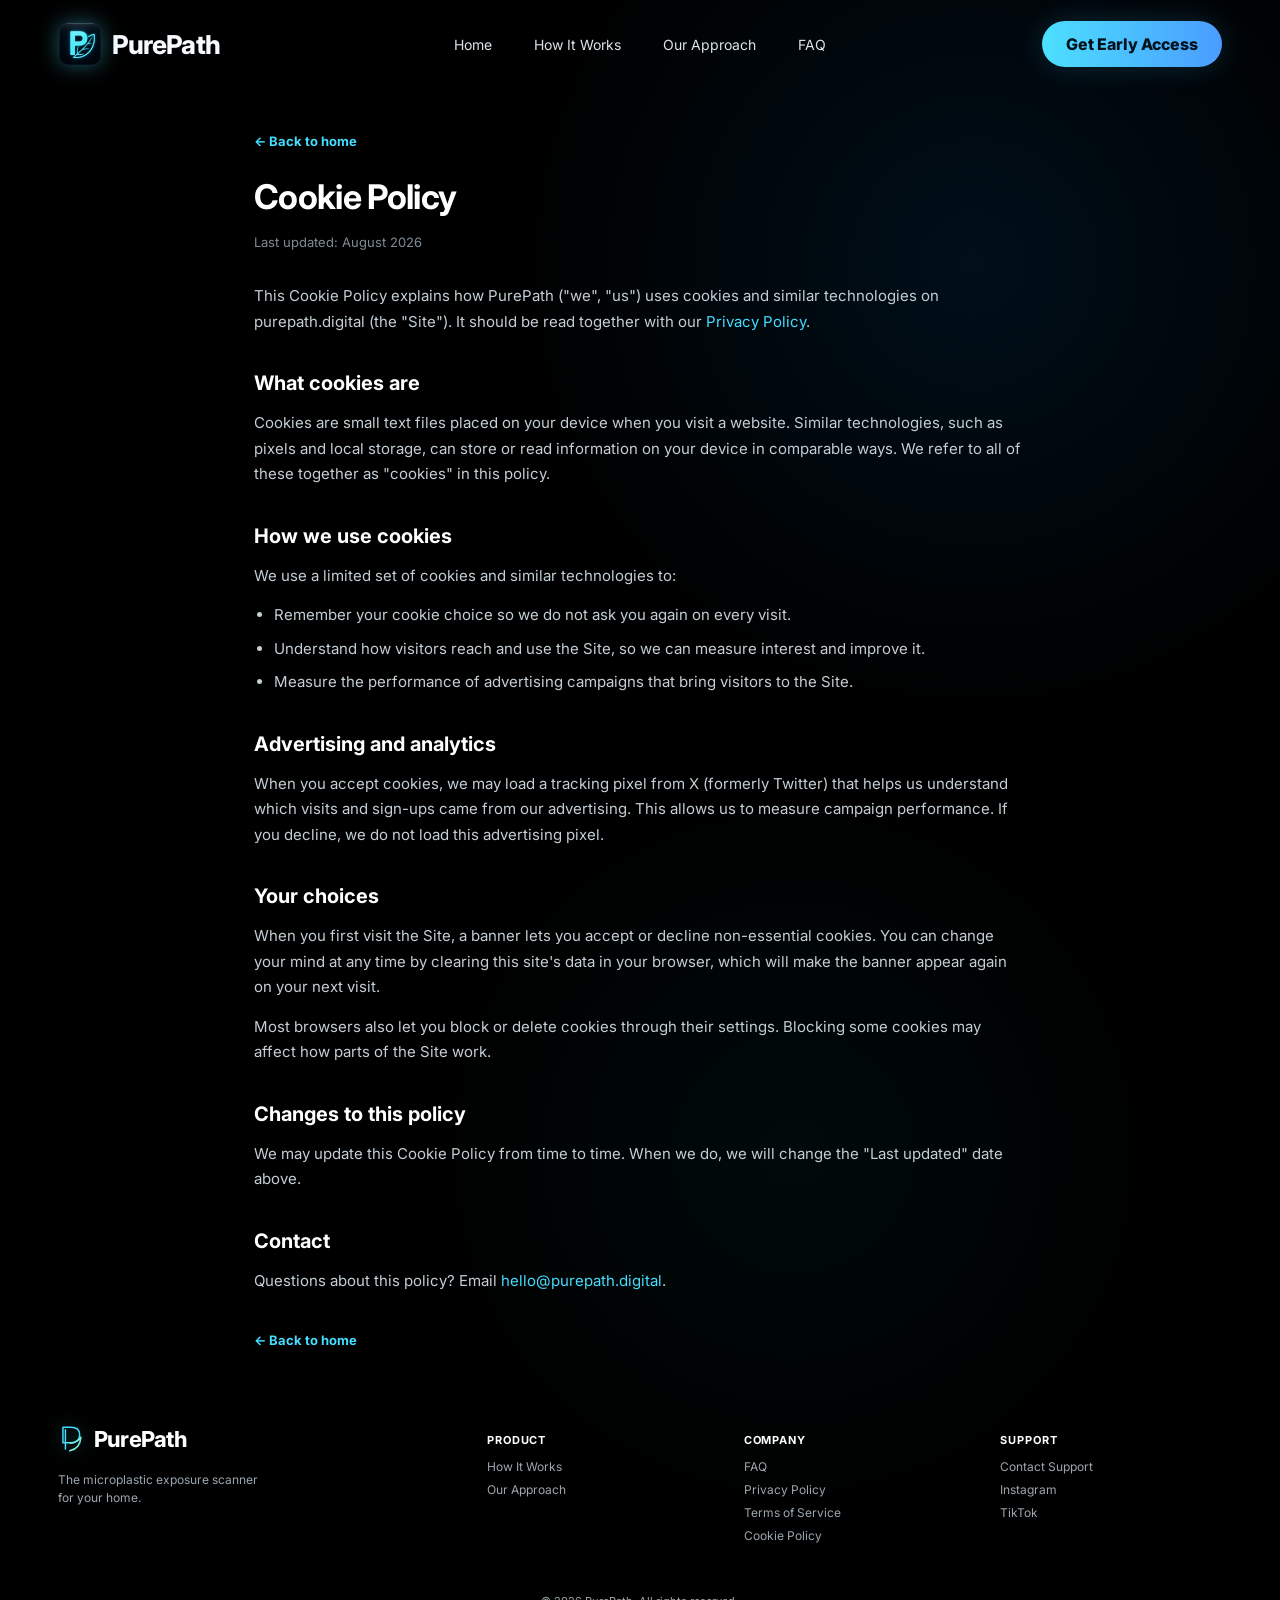
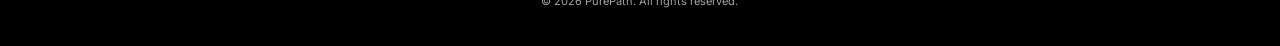
==== cookie-policy.html @ 922d85f5 "Add cookie policy page" ====
<!doctype html>
<html lang="en">
<head>
  <meta charset="utf-8" />
  <meta name="viewport" content="width=device-width, initial-scale=1" />
  <link rel="icon" type="image/png" href="/Favicon%20PP.png">
  <title>PurePath — Cookie Policy</title>
  <meta name="description" content="How PurePath uses cookies and similar technologies on purepath.digital." />
  <link rel="canonical" href="https://www.purepath.digital/cookie-policy.html" />
  <link rel="stylesheet" href="preview.css" />
  <link rel="preconnect" href="https://fonts.googleapis.com" />
  <link rel="preconnect" href="https://fonts.gstatic.com" crossorigin />
  <link href="https://fonts.googleapis.com/css2?family=Inter:wght@300;400;500;600;700;800;900&display=swap" rel="stylesheet" />
<style>
.policy-wrap{max-width:820px;margin:0 auto;padding:20px 24px 70px;color:#c4ced5;font-size:15px;line-height:1.7}
.policy-wrap h1{font-size:34px;letter-spacing:-.02em;margin:14px 0 6px;color:#fff}
.policy-wrap .updated{color:#7f8b94;font-size:13px;margin:0 0 30px}
.policy-wrap h2{color:#fff;font-size:20px;margin:32px 0 10px}
.policy-wrap p{margin:0 0 14px}
.policy-wrap ul{margin:0 0 14px;padding-left:20px}
.policy-wrap li{margin:0 0 8px}
.policy-wrap a{color:var(--cyan)}
.policy-back{display:inline-flex;align-items:center;gap:8px;color:var(--cyan);font-size:13px;font-weight:700;margin:22px 0 0}
</style>
</head>
<body>
  <div class="page-shell" id="top">
    <header class="site-header">
      <a class="brand" href="index.html" aria-label="PurePath home">
        <span class="brand-mark" aria-hidden="true" style="width:44px;height:44px">
          <img src="logo-badge.png" alt="" style="width:100%;height:100%;object-fit:contain;filter:drop-shadow(0 0 10px rgba(67,221,255,.4))" />
        </span>
        <span class="brand-name">PurePath</span>
      </a>
      <nav class="desktop-nav" aria-label="Primary navigation">
        <a href="index.html">Home</a>
        <a href="index.html#how">How It Works</a>
        <a href="index.html#science">Our Approach</a>
        <a href="faq.html">FAQ</a>
      </nav>
      <a class="pill-button header-cta" href="index.html#early-access">Get Early Access</a>
    </header>

    <main>
      <div class="policy-wrap">
        <a class="policy-back" href="index.html">&larr; Back to home</a>
        <h1>Cookie Policy</h1>
        <p class="updated">Last updated: August 2026</p>

        <p>This Cookie Policy explains how PurePath ("we", "us") uses cookies and similar technologies on purepath.digital (the "Site"). It should be read together with our <a href="privacy-policy.html">Privacy Policy</a>.</p>

        <h2>What cookies are</h2>
        <p>Cookies are small text files placed on your device when you visit a website. Similar technologies, such as pixels and local storage, can store or read information on your device in comparable ways. We refer to all of these together as "cookies" in this policy.</p>

        <h2>How we use cookies</h2>
        <p>We use a limited set of cookies and similar technologies to:</p>
        <ul>
          <li>Remember your cookie choice so we do not ask you again on every visit.</li>
          <li>Understand how visitors reach and use the Site, so we can measure interest and improve it.</li>
          <li>Measure the performance of advertising campaigns that bring visitors to the Site.</li>
        </ul>

        <h2>Advertising and analytics</h2>
        <p>When you accept cookies, we may load a tracking pixel from X (formerly Twitter) that helps us understand which visits and sign-ups came from our advertising. This allows us to measure campaign performance. If you decline, we do not load this advertising pixel.</p>

        <h2>Your choices</h2>
        <p>When you first visit the Site, a banner lets you accept or decline non-essential cookies. You can change your mind at any time by clearing this site's data in your browser, which will make the banner appear again on your next visit.</p>
        <p>Most browsers also let you block or delete cookies through their settings. Blocking some cookies may affect how parts of the Site work.</p>

        <h2>Changes to this policy</h2>
        <p>We may update this Cookie Policy from time to time. When we do, we will change the "Last updated" date above.</p>

        <h2>Contact</h2>
        <p>Questions about this policy? Email <a href="mailto:hello@purepath.digital">hello@purepath.digital</a>.</p>

        <a class="policy-back" href="index.html">&larr; Back to home</a>
      </div>
    </main>

    <footer class="site-footer">
      <div class="footer-brand"><div class="brand"><span class="brand-mark"><svg viewBox="0 0 42 48"><path d="M8 5h13c9 0 14 4 14 12 0 8-5 13-15 13H8V5Z"/><path d="M12 9v31"/><path d="M20 31c7 0 13-4 17-10-1 12-7 20-18 22" class="leaf"/></svg></span><span class="brand-name">PurePath</span></div><p>The microplastic exposure scanner<br>for your home.</p></div>
      <div><h4>PRODUCT</h4><a href="index.html#how">How It Works</a><a href="index.html#science">Our Approach</a></div>
      <div><h4>COMPANY</h4><a href="faq.html">FAQ</a><a href="privacy-policy.html">Privacy Policy</a><a href="terms-of-service.html">Terms of Service</a><a href="cookie-policy.html">Cookie Policy</a></div>
      <div><h4>SUPPORT</h4><a href="mailto:hello@purepath.digital">Contact Support</a><a href="#">Instagram</a><a href="#">TikTok</a></div>
      <div class="copyright">© 2026 PurePath. All rights reserved.</div>
    </footer>
  </div>
</body>
</html>
---- preview.css ----
:root{--bg:#010406;--panel:#07131c;--panel2:#091820;--cyan:#43ddff;--blue:#3b8dff;--text:#f7fbff;--muted:#98a3ad;--line:rgba(67,221,255,.36)}
*{box-sizing:border-box}html{scroll-behavior:smooth}body{margin:0;background:radial-gradient(circle at 76% 16%,rgba(0,148,255,.10),transparent 27%),radial-gradient(circle at 62% 70%,rgba(0,236,255,.045),transparent 26%),#000;color:var(--text);font-family:Inter,ui-sans-serif,system-ui,-apple-system,BlinkMacSystemFont,"Segoe UI",sans-serif;-webkit-font-smoothing:antialiased}a{color:inherit;text-decoration:none}button,input{font:inherit}.page-shell{width:min(1460px,100%);margin:auto;overflow:hidden}.site-header{height:88px;padding:0 58px;display:grid;grid-template-columns:1fr auto 1fr;align-items:center;position:relative;z-index:10}.brand{display:inline-flex;align-items:center;gap:10px;width:max-content}.brand-mark{width:31px;height:38px;display:block}.brand-mark svg{width:100%;height:100%;fill:none;stroke:var(--cyan);stroke-width:2.4;stroke-linejoin:round;stroke-linecap:round;filter:drop-shadow(0 0 8px rgba(67,221,255,.35))}.brand-mark .leaf{stroke:#7cf0da}.brand-name{font-size:26px;font-weight:760;letter-spacing:-.035em}.desktop-nav{display:flex;gap:42px;font-size:14px;color:#dce4e9}.desktop-nav a:hover,.desktop-nav .active{color:var(--cyan)}.header-cta{justify-self:end}.pill-button,.email-form button{border:0;background:linear-gradient(90deg,#4ce0ff,#4a9cff);color:#00131d;font-weight:800;border-radius:999px;padding:13px 24px;cursor:pointer;box-shadow:0 0 28px rgba(61,193,255,.18)}.section-grid{display:grid;grid-template-columns:1fr 1fr}.hero{min-height:770px;padding:38px 58px 34px;align-items:center}.hero-copy{max-width:585px;z-index:3}.eyebrow-pill{display:inline-flex;align-items:center;border:1px solid rgba(67,221,255,.68);border-radius:999px;padding:7px 15px;color:var(--cyan);font-size:11px;font-weight:800;letter-spacing:.18em}.hero h1{font-size:61px;line-height:1.02;letter-spacing:-.055em;margin:20px 0 24px;max-width:585px}.hero h1 span{background:linear-gradient(90deg,#3fddff,#3e9dff);-webkit-background-clip:text;background-clip:text;color:transparent}.hero-sub{font-size:19px;line-height:1.55;color:#b5bdc5;max-width:520px;margin:0 0 28px}.mini-flow{display:flex;align-items:flex-start;gap:0;margin:30px 0 28px}.mini-step{width:92px}.icon-box{width:54px;height:54px;border:1px solid rgba(67,221,255,.64);border-radius:11px;display:grid;place-items:center;background:rgba(2,17,25,.55);box-shadow:inset 0 0 16px rgba(44,188,255,.05)}.ui-icon{width:29px;height:29px;fill:none;stroke:var(--cyan);stroke-width:2.4;stroke-linecap:round;stroke-linejoin:round}.ui-icon.large{width:45px;height:45px}.mini-step strong{display:block;font-size:15px;margin-top:12px}.mini-step span{display:block;color:#a6afb7;font-size:12px;line-height:1.45;margin-top:4px}.mini-connector{width:75px;border-top:2px dotted rgba(67,221,255,.72);margin:27px 10px 0}.email-form{display:flex;align-items:center;width:100%;max-width:490px;height:53px;border:1px solid rgba(50,195,255,.6);border-radius:999px;overflow:hidden;background:rgba(1,12,18,.72)}.email-form input{flex:1;min-width:0;height:100%;background:transparent;border:0;outline:0;padding:0 19px;color:#fff}.email-form input::placeholder{color:#78848e}.email-form button{height:100%;min-width:172px}.form-note{font-size:11px;color:#7f8992;margin-top:12px}.hero-visual{min-height:690px;position:relative;display:grid;place-items:center}.particle-field{position:absolute;inset:18% -8% -8% 5%;background-image:radial-gradient(circle,rgba(57,217,255,.72) 0 1px,transparent 1.8px),radial-gradient(circle,rgba(31,143,255,.35) 0 1px,transparent 1.9px);background-size:44px 44px,71px 71px;opacity:.47;mask-image:radial-gradient(circle at 50% 55%,#000 25%,transparent 73%)}.phone{position:relative;background:#02080d;border:1px solid rgba(183,229,255,.72);border-radius:48px;padding:10px;box-shadow:0 0 0 2px rgba(22,78,103,.72),0 0 62px rgba(48,196,255,.25);overflow:hidden}.phone-hero{width:318px;height:650px;transform:translateY(-8px);z-index:3}.phone-notch{position:absolute;top:8px;left:50%;transform:translateX(-50%);width:94px;height:20px;border-radius:0 0 15px 15px;background:#020508;z-index:8}.screen{width:100%;height:100%;overflow:hidden;border-radius:39px;background:#000;position:relative}.screen img{width:100%;height:100%;object-fit:cover;object-position:top center;display:block}.screen-top>img:first-child{filter:saturate(.96) brightness(.92)}.screen-card-cover{position:absolute;z-index:2;left:7.5%;right:7.5%;top:31.9%;height:35.1%;border-radius:25px;background:radial-gradient(circle at 50% 45%,rgba(10,50,82,.28),rgba(3,15,28,.99) 62%);border:1px solid rgba(58,156,245,.5);box-shadow:inset 0 0 50px rgba(22,90,160,.18)}.house-overlay{position:absolute;z-index:3;left:14.5%;top:35.5%;width:71%;height:27%;object-fit:contain!important;object-position:center!important;filter:drop-shadow(0 0 14px rgba(39,206,255,.42))}.scan-rings{position:absolute;width:520px;height:115px;bottom:64px;z-index:1}.scan-rings span{position:absolute;left:50%;top:50%;transform:translate(-50%,-50%);border:1px solid rgba(33,185,255,.35);border-radius:50%}.scan-rings span:nth-child(1){width:520px;height:115px}.scan-rings span:nth-child(2){width:390px;height:82px}.scan-rings span:nth-child(3){width:250px;height:50px}.science-strip{margin:0 58px 48px;padding:22px 28px 29px;border:1px solid var(--line);border-radius:16px;background:linear-gradient(120deg,rgba(4,19,29,.94),rgba(2,12,18,.94));box-shadow:inset 0 0 48px rgba(32,130,190,.05)}.strip-title{text-align:center;color:var(--cyan);font-size:12px;font-weight:850;letter-spacing:.18em;margin-bottom:18px}.science-grid{display:grid;grid-template-columns:repeat(4,1fr)}.science-grid article{display:grid;grid-template-columns:55px 1fr;gap:13px;padding:0 22px;border-right:1px solid rgba(73,117,140,.3)}.science-grid article:last-child{border-right:0}.strip-icon{width:50px;height:50px;display:grid;place-items:center}.strip-icon .ui-icon{width:36px;height:36px}.science-grid h3{margin:1px 0 5px;font-size:15px}.science-grid p{margin:0;color:#aeb7be;line-height:1.45;font-size:12px}.how-section{padding:16px 70px 30px;text-align:center}.section-kicker{color:var(--cyan);font-size:11px;font-weight:850;letter-spacing:.2em}.section-kicker.left{text-align:left}.how-section>h2,.insight-copy>h2{margin:10px 0 24px;font-size:31px;letter-spacing:-.03em}.how-grid{display:grid;grid-template-columns:1fr 120px 1fr 120px 1fr;align-items:start;max-width:950px;margin:auto}.how-card{text-align:center}.how-circle{margin:auto;width:100px;height:100px;border-radius:50%;display:grid;place-items:center;border:1px solid rgba(67,221,255,.78);background:radial-gradient(circle,rgba(18,60,82,.5),rgba(2,8,12,.86) 66%);box-shadow:0 0 24px rgba(42,196,255,.2)}.step-num{width:25px;height:25px;border-radius:50%;display:grid;place-items:center;background:var(--cyan);color:#00141d;margin:-4px auto 12px;font-size:12px;font-weight:850;box-shadow:0 0 18px rgba(56,215,255,.35)}.how-card h3{font-size:16px;margin:0 0 8px}.how-card p{max-width:230px;margin:auto;color:#aab3bb;font-size:13px;line-height:1.55}.dotted-line{border-top:2px dotted rgba(67,221,255,.75);margin-top:50px}.insights-section{padding:28px 110px 30px;align-items:center;min-height:490px;position:relative}.insight-visual{position:relative;min-height:445px;display:grid;place-items:center}.phone-summary{width:245px;height:455px;border-radius:34px;padding:8px;z-index:2}.phone-summary .screen{border-radius:27px}.phone-summary img{object-position:top center}.insight-copy{position:relative;max-width:550px}.insight-copy>h2{font-size:34px;line-height:1.16;margin-bottom:22px}.feature-list{display:grid;gap:13px}.feature-list article{display:grid;grid-template-columns:38px 1fr;gap:12px;align-items:start}.feature-icon{width:34px;height:34px;border-radius:7px;display:grid;place-items:center;border:1px solid rgba(48,188,255,.5);background:rgba(6,28,42,.65)}.feature-icon .ui-icon{width:21px;height:21px}.feature-list h3{margin:0 0 2px;font-size:14px}.feature-list p{margin:0;color:#9fa9b1;font-size:12px;line-height:1.45}.molecule{position:absolute;width:260px;height:180px;opacity:.17;background-image:radial-gradient(circle,var(--cyan) 0 5px,transparent 5.5px);background-size:64px 64px;mask-image:radial-gradient(circle,#000,transparent 78%)}.molecule-left{left:-90px;bottom:0}.molecule-right{right:-120px;bottom:-60px}.launch-card{margin:12px 58px 25px;min-height:116px;border:1px solid rgba(42,186,238,.36);border-radius:15px;display:grid;grid-template-columns:90px 1fr 1.25fr;align-items:center;gap:20px;padding:20px 26px;background:linear-gradient(110deg,rgba(4,18,29,.95),rgba(3,13,20,.95))}.launch-icon{width:62px;height:62px;display:grid;place-items:center;border:2px solid var(--cyan);border-radius:14px;box-shadow:0 0 20px rgba(55,211,255,.25)}.launch-copy h2{margin:0 0 5px;font-size:23px;line-height:1.1}.launch-copy p{margin:0;color:#87939c;font-size:11px}.email-form-inline{max-width:none;justify-self:stretch}.site-footer{padding:0 58px 38px;display:grid;grid-template-columns:1.6fr .9fr .9fr .9fr;gap:35px;color:#9ca6ae;position:relative}.site-footer .brand-name{color:#fff;font-size:22px}.site-footer .brand-mark{width:26px;height:32px}.site-footer p{font-size:12px;line-height:1.55}.site-footer h4{color:#fff;font-size:11px;margin:10px 0 12px;letter-spacing:.08em}.site-footer>div:not(.copyright)>a{display:block;font-size:12px;margin:0 0 8px}.site-footer a:hover{color:var(--cyan)}.copyright{grid-column:1/-1;text-align:center;font-size:11px;padding-top:8px}.sr-only{position:absolute;width:1px;height:1px;overflow:hidden;clip:rect(0,0,0,0);white-space:nowrap}
@media(max-width:980px){.site-header{padding:0 24px;grid-template-columns:1fr auto}.desktop-nav{display:none}.hero{grid-template-columns:1fr;padding:35px 24px 20px}.hero-copy{max-width:680px;margin:auto}.hero-visual{min-height:690px}.science-strip{margin:0 24px 42px}.science-grid{grid-template-columns:1fr 1fr;gap:24px 0}.science-grid article:nth-child(2){border-right:0}.how-grid{grid-template-columns:1fr;gap:32px}.dotted-line{display:none}.insights-section{grid-template-columns:1fr;padding:15px 24px 35px}.insight-copy{margin:12px auto 0}.launch-card{margin:12px 24px 25px;grid-template-columns:70px 1fr}.email-form-inline{grid-column:1/-1}.site-footer{padding:0 24px 32px;grid-template-columns:1fr 1fr}}
@media(max-width:620px){.site-header{height:72px}.brand-name{font-size:22px}.header-cta{font-size:12px;padding:10px 15px}.hero{padding-top:24px}.hero h1{font-size:48px}.hero-sub{font-size:16px}.mini-flow{justify-content:space-between}.mini-connector{width:28px;margin-left:0;margin-right:0}.phone-hero{width:285px;height:584px}.science-grid{grid-template-columns:1fr}.science-grid article{border-right:0;border-bottom:1px solid rgba(73,117,140,.28);padding:14px 6px}.science-grid article:last-child{border-bottom:0}.science-strip{padding-left:18px;padding-right:18px}.how-section{padding-left:24px;padding-right:24px}.insight-copy>h2{font-size:30px}.launch-card{grid-template-columns:52px 1fr;padding:18px}.launch-icon{width:50px;height:50px}.launch-copy h2{font-size:19px}.email-form{height:auto;flex-direction:column;border-radius:18px;padding:8px;gap:8px}.email-form input{width:100%;min-height:44px}.email-form button{width:100%;min-height:46px}.site-footer{grid-template-columns:1fr}.copyright{text-align:left}}

/* App Store / health-claim clarification */
.score-disclaimer{
  margin-top:22px;
  max-width:720px;
  color:#6f8290;
  font-size:12px;
  line-height:1.55;
}


/* ===== FINAL HERO PHONE FIX — image is clipped INSIDE the app scan square ===== */
.screen-top{position:relative;overflow:hidden;background:#000}
.screen-top .app-screen-image{position:absolute;inset:0;width:100%;height:100%;object-fit:cover;object-position:top center;display:block;filter:saturate(.96) brightness(.92);z-index:1}
.screen-card-cover,.house-overlay{display:none!important}
.scanner-window{
  position:absolute;
  z-index:4;
  left:7.1%;
  right:7.1%;
  top:35.0%;
  height:27.7%;
  overflow:hidden;
  border-radius:18px;
  background:radial-gradient(circle at 50% 45%,rgba(10,52,86,.36) 0%,rgba(3,16,29,.98) 68%);
  display:flex;
  align-items:center;
  justify-content:center;
}
.scanner-window::after{
  content:"";
  position:absolute;
  inset:0;
  pointer-events:none;
  box-shadow:inset 0 0 34px rgba(10,76,130,.22);
  border-radius:inherit;
}
.scanner-window img{
  position:relative;
  z-index:1;
  width:91%;
  height:91%;
  object-fit:contain!important;
  object-position:center!important;
  filter:drop-shadow(0 0 12px rgba(37,203,255,.35));
}

/* ===== SCIENCE BANNER — matches the compact 4-column mockup ===== */
.science-strip{
  margin:0 58px 48px;
  padding:22px 30px 26px;
  border:1px solid rgba(44,190,238,.43);
  border-radius:16px;
  background:linear-gradient(112deg,rgba(3,20,31,.98),rgba(2,13,20,.98));
  box-shadow:inset 0 0 48px rgba(32,130,190,.055);
}
.strip-title{
  text-align:center;
  color:var(--cyan);
  font-size:12px;
  line-height:1;
  font-weight:850;
  letter-spacing:.20em;
  margin:0 0 22px;
}
.science-grid{
  display:grid;
  grid-template-columns:repeat(4,minmax(0,1fr));
  align-items:stretch;
}
.science-grid article{
  display:grid;
  grid-template-columns:48px minmax(0,1fr);
  align-items:start;
  gap:17px;
  min-width:0;
  padding:0 24px;
  border-right:1px solid rgba(73,117,140,.36);
}
.science-grid article:first-child{padding-left:8px}
.science-grid article:last-child{padding-right:8px;border-right:0}
.strip-icon{width:48px;height:48px;display:grid;place-items:center}
.strip-icon .ui-icon{width:37px;height:37px}
.science-grid h3{margin:1px 0 7px;font-size:15px;line-height:1.12;font-weight:800}
.science-grid p{margin:0;color:#aeb7be;line-height:1.48;font-size:12px;max-width:190px}

/* disclaimer centered beneath BOTH insights columns, like the approved mockup */
.insights-section{row-gap:8px}
.score-disclaimer{
  grid-column:1/-1;
  width:100%;
  max-width:780px;
  justify-self:center;
  text-align:center;
  margin:0 auto;
  padding-top:0;
  color:#687984;
  font-size:10px;
  line-height:1.45;
}

@media (min-width:1200px){
  .science-grid article{padding-left:30px;padding-right:30px}
  .science-grid article:first-child{padding-left:18px}
  .science-grid article:last-child{padding-right:18px}
  .science-grid p{max-width:225px;font-size:12.5px}
}

@media(max-width:980px){
  .science-grid{grid-template-columns:1fr 1fr;row-gap:22px}
  .science-grid article{padding:0 20px}
  .science-grid article:nth-child(2){border-right:0}
  .science-grid article:nth-child(3),.science-grid article:nth-child(4){padding-top:4px}
  .science-grid p{max-width:none}
}
@media(max-width:620px){
  .scanner-window{left:7.2%;right:7.2%;top:35%;height:27.7%;border-radius:16px}
  .scanner-window img{width:90%;height:90%}
  .science-grid{grid-template-columns:1fr;row-gap:0}
  .science-grid article{grid-template-columns:46px minmax(0,1fr);padding:15px 4px;border-right:0;border-bottom:1px solid rgba(73,117,140,.28)}
  .science-grid article:first-child{padding-left:4px}
  .science-grid article:last-child{padding-right:4px;border-bottom:0}
  .score-disclaimer{text-align:left;font-size:9.5px}
}


/* =========================================================
   ONLY CHANGE IN THIS VERSION:
   Compact science banner to match approved reference image.
   ========================================================= */
@media (min-width:981px){
  .science-strip{
    margin:0 58px 42px;
    padding:14px 28px 16px;
    border-radius:14px;
  }

  .strip-title{
    font-size:10px;
    line-height:1;
    letter-spacing:.19em;
    margin:0 0 13px;
  }

  .science-grid{
    grid-template-columns:repeat(4,minmax(0,1fr));
    align-items:stretch;
  }

  .science-grid article{
    grid-template-columns:42px minmax(0,1fr);
    gap:12px;
    padding:0 24px;
    align-items:start;
  }

  .science-grid article:first-child{
    padding-left:12px;
  }

  .science-grid article:last-child{
    padding-right:12px;
  }

  .strip-icon{
    width:42px;
    height:42px;
  }

  .strip-icon .ui-icon{
    width:32px;
    height:32px;
  }

  .science-grid h3{
    margin:0 0 5px;
    font-size:13px;
    line-height:1.15;
    font-weight:800;
  }

  .science-grid p{
    margin:0;
    max-width:225px;
    font-size:10.5px;
    line-height:1.38;
  }
}


/* =========================================================
   ABOUT PUREPATH — added section only
   ========================================================= */
.about-section{
  padding:18px 58px 56px;
  align-items:center;
  gap:64px;
  position:relative;
}
.about-copy{
  max-width:565px;
}
.about-copy>h2{
  margin:8px 0 18px;
  font-size:42px;
  line-height:1.04;
  letter-spacing:-.035em;
}
.about-copy>h2 span{
  color:var(--cyan);
}
.about-lead{
  margin:0 0 25px;
  max-width:555px;
  color:#abb5bc;
  font-size:15px;
  line-height:1.65;
}
.about-points{
  display:grid;
  gap:17px;
}
.about-points article{
  display:grid;
  grid-template-columns:42px minmax(0,1fr);
  gap:13px;
  align-items:start;
}
.about-point-icon{
  width:38px;
  height:38px;
  border-radius:9px;
  display:grid;
  place-items:center;
  border:1px solid rgba(47,205,255,.55);
  background:linear-gradient(145deg,rgba(3,32,48,.92),rgba(2,12,19,.95));
  box-shadow:0 0 18px rgba(31,195,255,.10);
}
.about-point-icon .ui-icon{
  width:23px;
  height:23px;
}
.about-points h3{
  margin:0 0 4px;
  font-size:15px;
  line-height:1.25;
}
.about-points p{
  margin:0;
  color:#9ba7af;
  font-size:12.5px;
  line-height:1.55;
}
.about-visual{
  min-width:0;
}
.about-image-card{
  position:relative;
  overflow:hidden;
  min-height:390px;
  border:1px solid rgba(49,195,245,.38);
  border-radius:15px;
  background:#06131d;
  box-shadow:0 20px 70px rgba(0,0,0,.34), inset 0 0 42px rgba(31,181,236,.035);
}
.about-image-card>img{
  position:absolute;
  inset:0;
  width:100%;
  height:100%;
  object-fit:cover;
  object-position:center;
  display:block;
  filter:saturate(.76) contrast(1.02) brightness(.72);
}
.about-image-card::after{
  content:"";
  position:absolute;
  inset:0;
  pointer-events:none;
  background:
    linear-gradient(90deg,rgba(0,10,16,.10),rgba(0,15,24,.02) 48%,rgba(0,16,24,.20)),
    linear-gradient(0deg,rgba(0,7,11,.50),transparent 45%);
}
.about-scan-grid{
  position:absolute;
  inset:0;
  z-index:2;
  opacity:.13;
  background-image:
    linear-gradient(rgba(54,212,255,.28) 1px,transparent 1px),
    linear-gradient(90deg,rgba(54,212,255,.28) 1px,transparent 1px);
  background-size:54px 54px;
  mask-image:linear-gradient(to bottom,transparent 0,#000 18%,#000 82%,transparent 100%);
}
.about-tag{
  position:absolute;
  z-index:4;
  display:flex;
  align-items:center;
  gap:7px;
  padding:7px 10px;
  border:1px solid rgba(48,216,255,.46);
  border-radius:7px;
  background:rgba(1,13,20,.82);
  backdrop-filter:blur(7px);
  color:#67defb;
  font-size:9px;
  font-weight:800;
  letter-spacing:.12em;
}
.about-tag span{
  width:6px;
  height:6px;
  border-radius:50%;
  background:var(--cyan);
  box-shadow:0 0 10px rgba(54,216,255,.9);
}
.about-tag-one{left:18px;top:18px}
.about-tag-two{right:18px;top:56px}
.about-scan-target{
  position:absolute;
  z-index:3;
  width:76px;
  height:76px;
  border:1px solid rgba(64,219,255,.60);
  border-radius:50%;
  box-shadow:0 0 0 12px rgba(49,205,255,.06),0 0 24px rgba(49,205,255,.14);
}
.about-scan-target::before,
.about-scan-target::after{
  content:"";
  position:absolute;
  background:rgba(68,224,255,.72);
}
.about-scan-target::before{left:50%;top:-13px;width:1px;height:102px}
.about-scan-target::after{top:50%;left:-13px;height:1px;width:102px}
.target-one{left:26%;top:38%}
.target-two{right:17%;bottom:23%;width:58px;height:58px}
.about-image-caption{
  position:absolute;
  z-index:4;
  left:18px;
  bottom:16px;
  color:#71e5ff;
  font-size:9px;
  font-weight:800;
  letter-spacing:.15em;
}
.about-note{
  margin-top:10px;
  display:grid;
  grid-template-columns:28px 1fr;
  align-items:start;
  gap:10px;
  padding:12px 14px;
  border:1px solid rgba(45,177,224,.25);
  border-radius:10px;
  background:rgba(4,19,29,.72);
}
.about-note-icon{
  width:23px;
  height:23px;
  border:1px solid rgba(53,215,255,.76);
  border-radius:50%;
  display:grid;
  place-items:center;
  color:var(--cyan);
  font-size:12px;
  font-weight:850;
}
.about-note p{
  margin:0;
  color:#85949e;
  font-size:10.5px;
  line-height:1.5;
}

@media(max-width:980px){
  .about-section{
    grid-template-columns:1fr;
    padding:10px 24px 50px;
    gap:30px;
  }
  .about-copy{
    max-width:720px;
    margin:auto;
  }
  .about-visual{
    width:100%;
    max-width:720px;
    margin:auto;
  }
  .about-image-card{min-height:430px}
}
@media(max-width:620px){
  .about-section{padding-top:2px;padding-bottom:42px}
  .about-copy>h2{font-size:34px}
  .about-lead{font-size:14px}
  .about-image-card{min-height:300px}
  .about-tag{font-size:7.5px;padding:6px 8px}
  .about-tag-two{top:50px}
  .about-scan-target{transform:scale(.78)}
  .about-note p{font-size:9.5px}
}
/* Insights phone — brighter frame + glow to match hero phone */
.phone-summary{
  border:1.5px solid rgba(183,229,255,.85);
  box-shadow:0 0 0 2px rgba(22,78,103,.85),0 0 55px rgba(48,196,255,.32);
}

/* Insights phone — glowing rings behind, matching hero */
.insight-visual::before,
.insight-visual::after{
  content:"";
  position:absolute;
  left:50%;
  top:50%;
  transform:translate(-50%,-50%);
  border:1px solid rgba(33,185,255,.30);
  border-radius:50%;
  z-index:0;
  pointer-events:none;
}
.insight-visual::before{width:520px;height:130px}
.insight-visual::after{width:380px;height:92px}
.phone-summary{z-index:2}
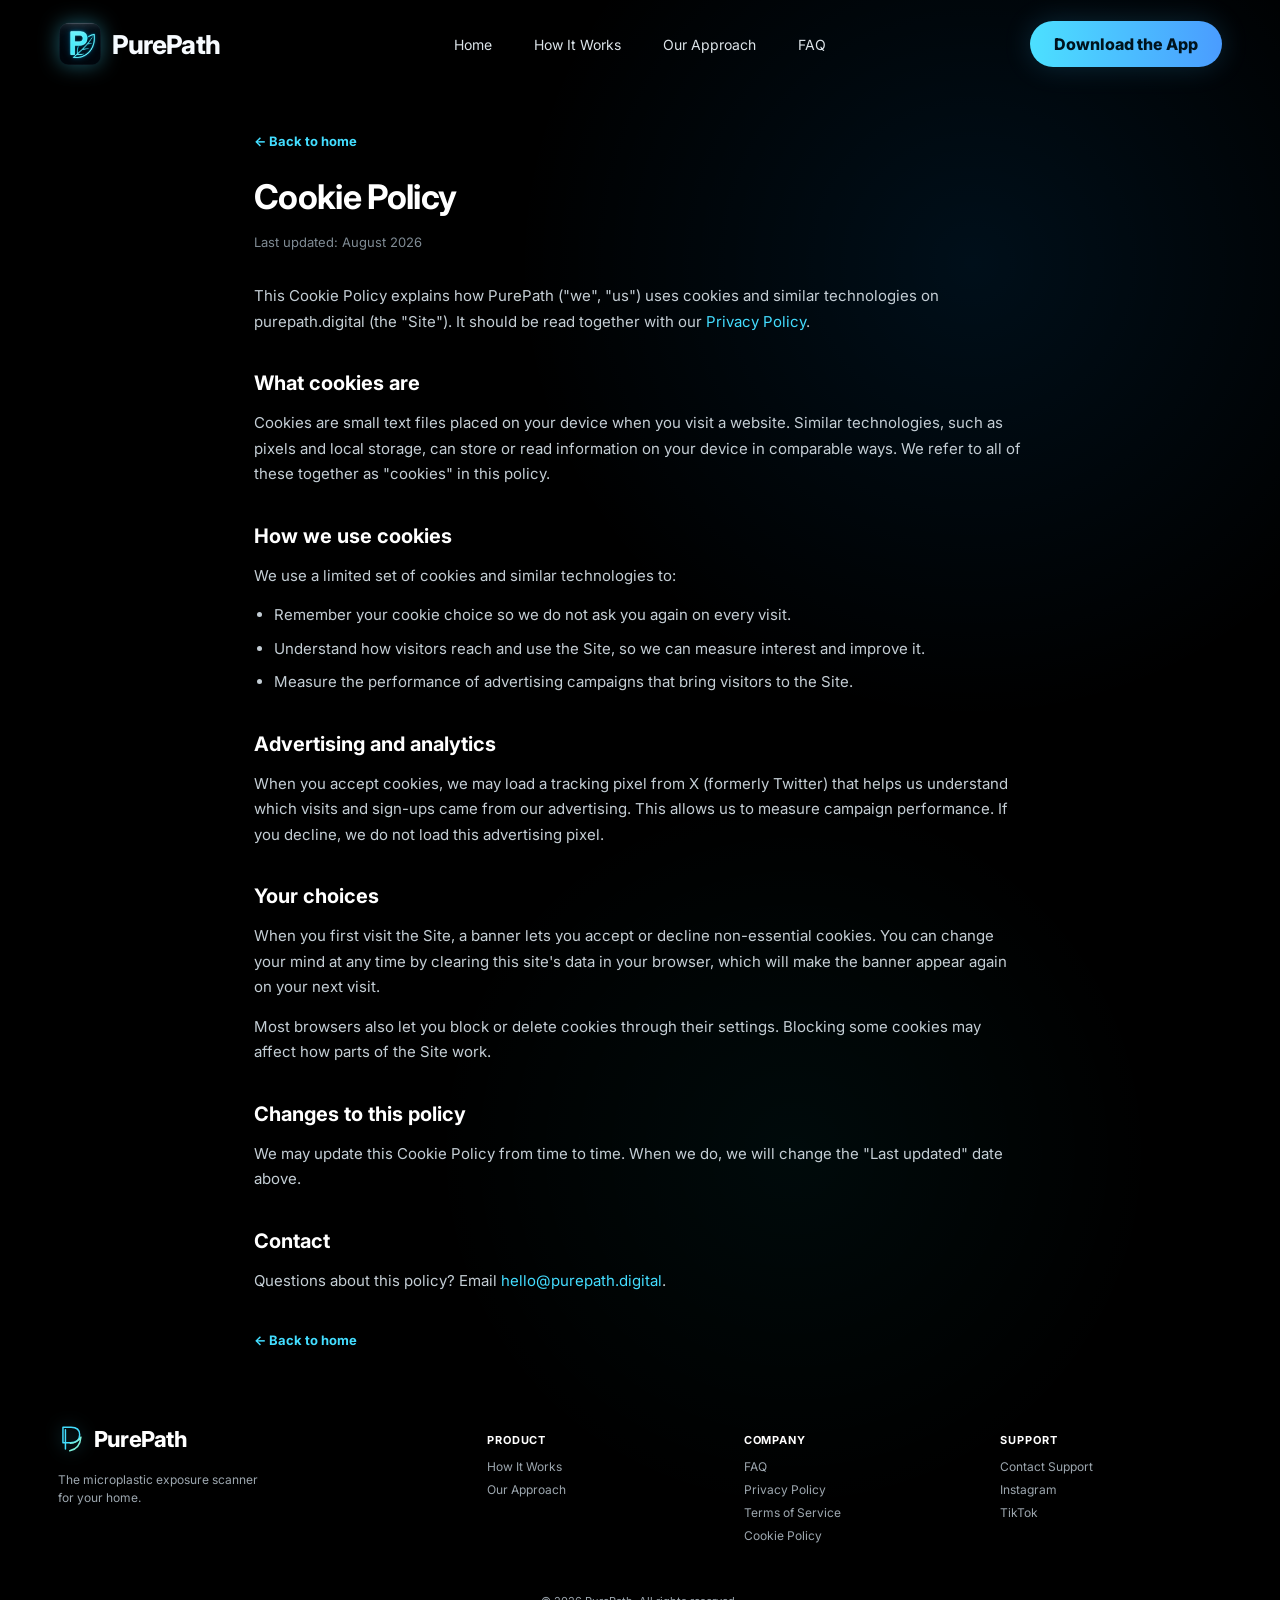
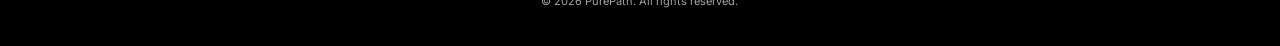
==== commit 5ab2021b: "Add files via upload" ====
--- a/cookie-policy.html
+++ b/cookie-policy.html
@@ -38,7 +38,7 @@
         <a href="index.html#science">Our Approach</a>
         <a href="faq.html">FAQ</a>
       </nav>
-      <a class="pill-button header-cta" href="index.html#early-access">Get Early Access</a>
+      <a class="pill-button header-cta" href="https://apps.apple.com/ca/app/id6790146068" target="_blank" rel="noopener">Download the App</a>
     </header>
 
     <main>
--- a/preview.css
+++ b/preview.css
@@ -1,5 +1,5 @@
 :root{--bg:#010406;--panel:#07131c;--panel2:#091820;--cyan:#43ddff;--blue:#3b8dff;--text:#f7fbff;--muted:#98a3ad;--line:rgba(67,221,255,.36)}
-*{box-sizing:border-box}html{scroll-behavior:smooth}body{margin:0;background:radial-gradient(circle at 76% 16%,rgba(0,148,255,.10),transparent 27%),radial-gradient(circle at 62% 70%,rgba(0,236,255,.045),transparent 26%),#000;color:var(--text);font-family:Inter,ui-sans-serif,system-ui,-apple-system,BlinkMacSystemFont,"Segoe UI",sans-serif;-webkit-font-smoothing:antialiased}a{color:inherit;text-decoration:none}button,input{font:inherit}.page-shell{width:min(1460px,100%);margin:auto;overflow:hidden}.site-header{height:88px;padding:0 58px;display:grid;grid-template-columns:1fr auto 1fr;align-items:center;position:relative;z-index:10}.brand{display:inline-flex;align-items:center;gap:10px;width:max-content}.brand-mark{width:31px;height:38px;display:block}.brand-mark svg{width:100%;height:100%;fill:none;stroke:var(--cyan);stroke-width:2.4;stroke-linejoin:round;stroke-linecap:round;filter:drop-shadow(0 0 8px rgba(67,221,255,.35))}.brand-mark .leaf{stroke:#7cf0da}.brand-name{font-size:26px;font-weight:760;letter-spacing:-.035em}.desktop-nav{display:flex;gap:42px;font-size:14px;color:#dce4e9}.desktop-nav a:hover,.desktop-nav .active{color:var(--cyan)}.header-cta{justify-self:end}.pill-button,.email-form button{border:0;background:linear-gradient(90deg,#4ce0ff,#4a9cff);color:#00131d;font-weight:800;border-radius:999px;padding:13px 24px;cursor:pointer;box-shadow:0 0 28px rgba(61,193,255,.18)}.section-grid{display:grid;grid-template-columns:1fr 1fr}.hero{min-height:770px;padding:38px 58px 34px;align-items:center}.hero-copy{max-width:585px;z-index:3}.eyebrow-pill{display:inline-flex;align-items:center;border:1px solid rgba(67,221,255,.68);border-radius:999px;padding:7px 15px;color:var(--cyan);font-size:11px;font-weight:800;letter-spacing:.18em}.hero h1{font-size:61px;line-height:1.02;letter-spacing:-.055em;margin:20px 0 24px;max-width:585px}.hero h1 span{background:linear-gradient(90deg,#3fddff,#3e9dff);-webkit-background-clip:text;background-clip:text;color:transparent}.hero-sub{font-size:19px;line-height:1.55;color:#b5bdc5;max-width:520px;margin:0 0 28px}.mini-flow{display:flex;align-items:flex-start;gap:0;margin:30px 0 28px}.mini-step{width:92px}.icon-box{width:54px;height:54px;border:1px solid rgba(67,221,255,.64);border-radius:11px;display:grid;place-items:center;background:rgba(2,17,25,.55);box-shadow:inset 0 0 16px rgba(44,188,255,.05)}.ui-icon{width:29px;height:29px;fill:none;stroke:var(--cyan);stroke-width:2.4;stroke-linecap:round;stroke-linejoin:round}.ui-icon.large{width:45px;height:45px}.mini-step strong{display:block;font-size:15px;margin-top:12px}.mini-step span{display:block;color:#a6afb7;font-size:12px;line-height:1.45;margin-top:4px}.mini-connector{width:75px;border-top:2px dotted rgba(67,221,255,.72);margin:27px 10px 0}.email-form{display:flex;align-items:center;width:100%;max-width:490px;height:53px;border:1px solid rgba(50,195,255,.6);border-radius:999px;overflow:hidden;background:rgba(1,12,18,.72)}.email-form input{flex:1;min-width:0;height:100%;background:transparent;border:0;outline:0;padding:0 19px;color:#fff}.email-form input::placeholder{color:#78848e}.email-form button{height:100%;min-width:172px}.form-note{font-size:11px;color:#7f8992;margin-top:12px}.hero-visual{min-height:690px;position:relative;display:grid;place-items:center}.particle-field{position:absolute;inset:18% -8% -8% 5%;background-image:radial-gradient(circle,rgba(57,217,255,.72) 0 1px,transparent 1.8px),radial-gradient(circle,rgba(31,143,255,.35) 0 1px,transparent 1.9px);background-size:44px 44px,71px 71px;opacity:.47;mask-image:radial-gradient(circle at 50% 55%,#000 25%,transparent 73%)}.phone{position:relative;background:#02080d;border:1px solid rgba(183,229,255,.72);border-radius:48px;padding:10px;box-shadow:0 0 0 2px rgba(22,78,103,.72),0 0 62px rgba(48,196,255,.25);overflow:hidden}.phone-hero{width:318px;height:650px;transform:translateY(-8px);z-index:3}.phone-notch{position:absolute;top:8px;left:50%;transform:translateX(-50%);width:94px;height:20px;border-radius:0 0 15px 15px;background:#020508;z-index:8}.screen{width:100%;height:100%;overflow:hidden;border-radius:39px;background:#000;position:relative}.screen img{width:100%;height:100%;object-fit:cover;object-position:top center;display:block}.screen-top>img:first-child{filter:saturate(.96) brightness(.92)}.screen-card-cover{position:absolute;z-index:2;left:7.5%;right:7.5%;top:31.9%;height:35.1%;border-radius:25px;background:radial-gradient(circle at 50% 45%,rgba(10,50,82,.28),rgba(3,15,28,.99) 62%);border:1px solid rgba(58,156,245,.5);box-shadow:inset 0 0 50px rgba(22,90,160,.18)}.house-overlay{position:absolute;z-index:3;left:14.5%;top:35.5%;width:71%;height:27%;object-fit:contain!important;object-position:center!important;filter:drop-shadow(0 0 14px rgba(39,206,255,.42))}.scan-rings{position:absolute;width:520px;height:115px;bottom:64px;z-index:1}.scan-rings span{position:absolute;left:50%;top:50%;transform:translate(-50%,-50%);border:1px solid rgba(33,185,255,.35);border-radius:50%}.scan-rings span:nth-child(1){width:520px;height:115px}.scan-rings span:nth-child(2){width:390px;height:82px}.scan-rings span:nth-child(3){width:250px;height:50px}.science-strip{margin:0 58px 48px;padding:22px 28px 29px;border:1px solid var(--line);border-radius:16px;background:linear-gradient(120deg,rgba(4,19,29,.94),rgba(2,12,18,.94));box-shadow:inset 0 0 48px rgba(32,130,190,.05)}.strip-title{text-align:center;color:var(--cyan);font-size:12px;font-weight:850;letter-spacing:.18em;margin-bottom:18px}.science-grid{display:grid;grid-template-columns:repeat(4,1fr)}.science-grid article{display:grid;grid-template-columns:55px 1fr;gap:13px;padding:0 22px;border-right:1px solid rgba(73,117,140,.3)}.science-grid article:last-child{border-right:0}.strip-icon{width:50px;height:50px;display:grid;place-items:center}.strip-icon .ui-icon{width:36px;height:36px}.science-grid h3{margin:1px 0 5px;font-size:15px}.science-grid p{margin:0;color:#aeb7be;line-height:1.45;font-size:12px}.how-section{padding:16px 70px 30px;text-align:center}.section-kicker{color:var(--cyan);font-size:11px;font-weight:850;letter-spacing:.2em}.section-kicker.left{text-align:left}.how-section>h2,.insight-copy>h2{margin:10px 0 24px;font-size:31px;letter-spacing:-.03em}.how-grid{display:grid;grid-template-columns:1fr 120px 1fr 120px 1fr;align-items:start;max-width:950px;margin:auto}.how-card{text-align:center}.how-circle{margin:auto;width:100px;height:100px;border-radius:50%;display:grid;place-items:center;border:1px solid rgba(67,221,255,.78);background:radial-gradient(circle,rgba(18,60,82,.5),rgba(2,8,12,.86) 66%);box-shadow:0 0 24px rgba(42,196,255,.2)}.step-num{width:25px;height:25px;border-radius:50%;display:grid;place-items:center;background:var(--cyan);color:#00141d;margin:-4px auto 12px;font-size:12px;font-weight:850;box-shadow:0 0 18px rgba(56,215,255,.35)}.how-card h3{font-size:16px;margin:0 0 8px}.how-card p{max-width:230px;margin:auto;color:#aab3bb;font-size:13px;line-height:1.55}.dotted-line{border-top:2px dotted rgba(67,221,255,.75);margin-top:50px}.insights-section{padding:28px 110px 30px;align-items:center;min-height:490px;position:relative}.insight-visual{position:relative;min-height:445px;display:grid;place-items:center}.phone-summary{width:245px;height:455px;border-radius:34px;padding:8px;z-index:2}.phone-summary .screen{border-radius:27px}.phone-summary img{object-position:top center}.insight-copy{position:relative;max-width:550px}.insight-copy>h2{font-size:34px;line-height:1.16;margin-bottom:22px}.feature-list{display:grid;gap:13px}.feature-list article{display:grid;grid-template-columns:38px 1fr;gap:12px;align-items:start}.feature-icon{width:34px;height:34px;border-radius:7px;display:grid;place-items:center;border:1px solid rgba(48,188,255,.5);background:rgba(6,28,42,.65)}.feature-icon .ui-icon{width:21px;height:21px}.feature-list h3{margin:0 0 2px;font-size:14px}.feature-list p{margin:0;color:#9fa9b1;font-size:12px;line-height:1.45}.molecule{position:absolute;width:260px;height:180px;opacity:.17;background-image:radial-gradient(circle,var(--cyan) 0 5px,transparent 5.5px);background-size:64px 64px;mask-image:radial-gradient(circle,#000,transparent 78%)}.molecule-left{left:-90px;bottom:0}.molecule-right{right:-120px;bottom:-60px}.launch-card{margin:12px 58px 25px;min-height:116px;border:1px solid rgba(42,186,238,.36);border-radius:15px;display:grid;grid-template-columns:90px 1fr 1.25fr;align-items:center;gap:20px;padding:20px 26px;background:linear-gradient(110deg,rgba(4,18,29,.95),rgba(3,13,20,.95))}.launch-icon{width:62px;height:62px;display:grid;place-items:center;border:2px solid var(--cyan);border-radius:14px;box-shadow:0 0 20px rgba(55,211,255,.25)}.launch-copy h2{margin:0 0 5px;font-size:23px;line-height:1.1}.launch-copy p{margin:0;color:#87939c;font-size:11px}.email-form-inline{max-width:none;justify-self:stretch}.site-footer{padding:0 58px 38px;display:grid;grid-template-columns:1.6fr .9fr .9fr .9fr;gap:35px;color:#9ca6ae;position:relative}.site-footer .brand-name{color:#fff;font-size:22px}.site-footer .brand-mark{width:26px;height:32px}.site-footer p{font-size:12px;line-height:1.55}.site-footer h4{color:#fff;font-size:11px;margin:10px 0 12px;letter-spacing:.08em}.site-footer>div:not(.copyright)>a{display:block;font-size:12px;margin:0 0 8px}.site-footer a:hover{color:var(--cyan)}.copyright{grid-column:1/-1;text-align:center;font-size:11px;padding-top:8px}.sr-only{position:absolute;width:1px;height:1px;overflow:hidden;clip:rect(0,0,0,0);white-space:nowrap}
+*{box-sizing:border-box}html{scroll-behavior:smooth}body{margin:0;background:radial-gradient(circle at 76% 16%,rgba(0,148,255,.10),transparent 27%),radial-gradient(circle at 62% 70%,rgba(0,236,255,.045),transparent 26%),#000;color:var(--text);font-family:Inter,ui-sans-serif,system-ui,-apple-system,BlinkMacSystemFont,"Segoe UI",sans-serif;-webkit-font-smoothing:antialiased}a{color:inherit;text-decoration:none}button,input{font:inherit}.page-shell{width:min(1460px,100%);margin:auto;overflow:hidden}.site-header{height:88px;padding:0 58px;display:grid;grid-template-columns:1fr auto 1fr;align-items:center;position:relative;z-index:10}.brand{display:inline-flex;align-items:center;gap:10px;width:max-content}.brand-mark{width:31px;height:38px;display:block}.brand-mark svg{width:100%;height:100%;fill:none;stroke:var(--cyan);stroke-width:2.4;stroke-linejoin:round;stroke-linecap:round;filter:drop-shadow(0 0 8px rgba(67,221,255,.35))}.brand-mark .leaf{stroke:#7cf0da}.brand-name{font-size:26px;font-weight:760;letter-spacing:-.035em}.desktop-nav{display:flex;gap:42px;font-size:14px;color:#dce4e9}.desktop-nav a:hover,.desktop-nav .active{color:var(--cyan)}.header-cta{justify-self:end}.pill-button,.email-form button{border:0;background:linear-gradient(90deg,#4ce0ff,#4a9cff);color:#00131d;font-weight:800;border-radius:999px;padding:13px 24px;cursor:pointer;box-shadow:0 0 28px rgba(61,193,255,.18)}.section-grid{display:grid;grid-template-columns:1fr 1fr}.hero{min-height:770px;padding:38px 58px 34px;align-items:center}.hero-copy{max-width:585px;z-index:3}.eyebrow-pill{display:inline-flex;align-items:center;border:1px solid rgba(67,221,255,.68);border-radius:999px;padding:7px 15px;color:var(--cyan);font-size:11px;font-weight:800;letter-spacing:.18em}.hero h1{font-size:61px;line-height:0.95;letter-spacing:-.055em;margin:20px 0 24px;max-width:585px}.hero h1 span{background:linear-gradient(90deg,#3fddff,#3e9dff);-webkit-background-clip:text;background-clip:text;color:transparent}.hero-sub{font-size:19px;line-height:1.55;color:#b5bdc5;max-width:520px;margin:0 0 28px}.mini-flow{display:flex;align-items:flex-start;gap:0;margin:30px 0 28px}.mini-step{width:92px}.icon-box{width:54px;height:54px;border:1px solid rgba(67,221,255,.64);border-radius:11px;display:grid;place-items:center;background:rgba(2,17,25,.55);box-shadow:inset 0 0 16px rgba(44,188,255,.05)}.ui-icon{width:29px;height:29px;fill:none;stroke:var(--cyan);stroke-width:2.4;stroke-linecap:round;stroke-linejoin:round}.ui-icon.large{width:45px;height:45px}.mini-step strong{display:block;font-size:15px;margin-top:12px}.mini-step span{display:block;color:#a6afb7;font-size:12px;line-height:1.45;margin-top:4px}.mini-connector{width:75px;border-top:2px dotted rgba(67,221,255,.72);margin:27px 10px 0}.email-form{display:flex;align-items:center;width:100%;max-width:490px;height:53px;border:1px solid rgba(50,195,255,.6);border-radius:999px;overflow:hidden;background:rgba(1,12,18,.72)}.email-form input{flex:1;min-width:0;height:100%;background:transparent;border:0;outline:0;padding:0 19px;color:#fff}.email-form input::placeholder{color:#78848e}.email-form button{height:100%;min-width:172px}.form-note{font-size:11px;color:#7f8992;margin-top:12px}.hero-visual{min-height:690px;position:relative;display:grid;place-items:center}.particle-field{position:absolute;inset:18% -8% -8% 5%;background-image:radial-gradient(circle,rgba(57,217,255,.72) 0 1px,transparent 1.8px),radial-gradient(circle,rgba(31,143,255,.35) 0 1px,transparent 1.9px);background-size:44px 44px,71px 71px;opacity:.47;mask-image:radial-gradient(circle at 50% 55%,#000 25%,transparent 73%)}.phone{position:relative;background:#02080d;border:1px solid rgba(183,229,255,.72);border-radius:48px;padding:10px;box-shadow:0 0 0 2px rgba(22,78,103,.72),0 0 62px rgba(48,196,255,.25);overflow:hidden}.phone-hero{width:318px;height:650px;transform:translateY(-8px);z-index:3}.phone-notch{position:absolute;top:8px;left:50%;transform:translateX(-50%);width:94px;height:20px;border-radius:0 0 15px 15px;background:#020508;z-index:8}.screen{width:100%;height:100%;overflow:hidden;border-radius:39px;background:#000;position:relative}.screen img{width:100%;height:100%;object-fit:cover;object-position:top center;display:block}.screen-top>img:first-child{filter:saturate(.96) brightness(.92)}.screen-card-cover{position:absolute;z-index:2;left:7.5%;right:7.5%;top:31.9%;height:35.1%;border-radius:25px;background:radial-gradient(circle at 50% 45%,rgba(10,50,82,.28),rgba(3,15,28,.99) 62%);border:1px solid rgba(58,156,245,.5);box-shadow:inset 0 0 50px rgba(22,90,160,.18)}.house-overlay{position:absolute;z-index:3;left:14.5%;top:35.5%;width:71%;height:27%;object-fit:contain!important;object-position:center!important;filter:drop-shadow(0 0 14px rgba(39,206,255,.42))}.scan-rings{position:absolute;width:520px;height:115px;bottom:64px;z-index:1}.scan-rings span{position:absolute;left:50%;top:50%;transform:translate(-50%,-50%);border:1px solid rgba(33,185,255,.35);border-radius:50%}.scan-rings span:nth-child(1){width:520px;height:115px}.scan-rings span:nth-child(2){width:390px;height:82px}.scan-rings span:nth-child(3){width:250px;height:50px}.science-strip{margin:0 58px 48px;padding:22px 28px 29px;border:1px solid var(--line);border-radius:16px;background:linear-gradient(120deg,rgba(4,19,29,.94),rgba(2,12,18,.94));box-shadow:inset 0 0 48px rgba(32,130,190,.05)}.strip-title{text-align:center;color:var(--cyan);font-size:12px;font-weight:850;letter-spacing:.18em;margin-bottom:18px}.science-grid{display:grid;grid-template-columns:repeat(4,1fr)}.science-grid article{display:grid;grid-template-columns:55px 1fr;gap:13px;padding:0 22px;border-right:1px solid rgba(73,117,140,.3)}.science-grid article:last-child{border-right:0}.strip-icon{width:50px;height:50px;display:grid;place-items:center}.strip-icon .ui-icon{width:36px;height:36px}.science-grid h3{margin:1px 0 5px;font-size:15px}.science-grid p{margin:0;color:#aeb7be;line-height:1.45;font-size:12px}.how-section{padding:16px 70px 30px;text-align:center}.section-kicker{color:var(--cyan);font-size:11px;font-weight:850;letter-spacing:.2em}.section-kicker.left{text-align:left}.how-section>h2,.insight-copy>h2{margin:10px 0 24px;font-size:31px;letter-spacing:-.03em}.how-grid{display:grid;grid-template-columns:1fr 120px 1fr 120px 1fr;align-items:start;max-width:950px;margin:auto}.how-card{text-align:center}.how-circle{margin:auto;width:100px;height:100px;border-radius:50%;display:grid;place-items:center;border:1px solid rgba(67,221,255,.78);background:radial-gradient(circle,rgba(18,60,82,.5),rgba(2,8,12,.86) 66%);box-shadow:0 0 24px rgba(42,196,255,.2)}.step-num{width:25px;height:25px;border-radius:50%;display:grid;place-items:center;background:var(--cyan);color:#00141d;margin:-4px auto 12px;font-size:12px;font-weight:850;box-shadow:0 0 18px rgba(56,215,255,.35)}.how-card h3{font-size:16px;margin:0 0 8px}.how-card p{max-width:230px;margin:auto;color:#aab3bb;font-size:13px;line-height:1.55}.dotted-line{border-top:2px dotted rgba(67,221,255,.75);margin-top:50px}.insights-section{padding:28px 110px 30px;align-items:center;min-height:490px;position:relative}.insight-visual{position:relative;min-height:445px;display:grid;place-items:center}.phone-summary{width:245px;height:455px;border-radius:34px;padding:8px;z-index:2}.phone-summary .screen{border-radius:27px}.phone-summary img{object-position:top center}.insight-copy{position:relative;max-width:550px}.insight-copy>h2{font-size:34px;line-height:1.16;margin-bottom:22px}.feature-list{display:grid;gap:13px}.feature-list article{display:grid;grid-template-columns:38px 1fr;gap:12px;align-items:start}.feature-icon{width:34px;height:34px;border-radius:7px;display:grid;place-items:center;border:1px solid rgba(48,188,255,.5);background:rgba(6,28,42,.65)}.feature-icon .ui-icon{width:21px;height:21px}.feature-list h3{margin:0 0 2px;font-size:14px}.feature-list p{margin:0;color:#9fa9b1;font-size:12px;line-height:1.45}.molecule{position:absolute;width:260px;height:180px;opacity:.17;background-image:radial-gradient(circle,var(--cyan) 0 5px,transparent 5.5px);background-size:64px 64px;mask-image:radial-gradient(circle,#000,transparent 78%)}.molecule-left{left:-90px;bottom:0}.molecule-right{right:-120px;bottom:-60px}.launch-card{margin:12px 58px 25px;min-height:116px;border:1px solid rgba(42,186,238,.36);border-radius:15px;display:grid;grid-template-columns:90px 1fr 1.25fr;align-items:center;gap:20px;padding:20px 26px;background:linear-gradient(110deg,rgba(4,18,29,.95),rgba(3,13,20,.95))}.launch-icon{width:62px;height:62px;display:grid;place-items:center;border:2px solid var(--cyan);border-radius:14px;box-shadow:0 0 20px rgba(55,211,255,.25)}.launch-copy h2{margin:0 0 5px;font-size:23px;line-height:1.1}.launch-copy p{margin:0;color:#87939c;font-size:11px}.email-form-inline{max-width:none;justify-self:stretch}.site-footer{padding:0 58px 38px;display:grid;grid-template-columns:1.6fr .9fr .9fr .9fr;gap:35px;color:#9ca6ae;position:relative}.site-footer .brand-name{color:#fff;font-size:22px}.site-footer .brand-mark{width:26px;height:32px}.site-footer p{font-size:12px;line-height:1.55}.site-footer h4{color:#fff;font-size:11px;margin:10px 0 12px;letter-spacing:.08em}.site-footer>div:not(.copyright)>a{display:block;font-size:12px;margin:0 0 8px}.site-footer a:hover{color:var(--cyan)}.copyright{grid-column:1/-1;text-align:center;font-size:11px;padding-top:8px}.sr-only{position:absolute;width:1px;height:1px;overflow:hidden;clip:rect(0,0,0,0);white-space:nowrap}
 @media(max-width:980px){.site-header{padding:0 24px;grid-template-columns:1fr auto}.desktop-nav{display:none}.hero{grid-template-columns:1fr;padding:35px 24px 20px}.hero-copy{max-width:680px;margin:auto}.hero-visual{min-height:690px}.science-strip{margin:0 24px 42px}.science-grid{grid-template-columns:1fr 1fr;gap:24px 0}.science-grid article:nth-child(2){border-right:0}.how-grid{grid-template-columns:1fr;gap:32px}.dotted-line{display:none}.insights-section{grid-template-columns:1fr;padding:15px 24px 35px}.insight-copy{margin:12px auto 0}.launch-card{margin:12px 24px 25px;grid-template-columns:70px 1fr}.email-form-inline{grid-column:1/-1}.site-footer{padding:0 24px 32px;grid-template-columns:1fr 1fr}}
 @media(max-width:620px){.site-header{height:72px}.brand-name{font-size:22px}.header-cta{font-size:12px;padding:10px 15px}.hero{padding-top:24px}.hero h1{font-size:48px}.hero-sub{font-size:16px}.mini-flow{justify-content:space-between}.mini-connector{width:28px;margin-left:0;margin-right:0}.phone-hero{width:285px;height:584px}.science-grid{grid-template-columns:1fr}.science-grid article{border-right:0;border-bottom:1px solid rgba(73,117,140,.28);padding:14px 6px}.science-grid article:last-child{border-bottom:0}.science-strip{padding-left:18px;padding-right:18px}.how-section{padding-left:24px;padding-right:24px}.insight-copy>h2{font-size:30px}.launch-card{grid-template-columns:52px 1fr;padding:18px}.launch-icon{width:50px;height:50px}.launch-copy h2{font-size:19px}.email-form{height:auto;flex-direction:column;border-radius:18px;padding:8px;gap:8px}.email-form input{width:100%;min-height:44px}.email-form button{width:100%;min-height:46px}.site-footer{grid-template-columns:1fr}.copyright{text-align:left}}
 
@@ -429,3 +429,5 @@
 .insight-visual::before{width:520px;height:130px}
 .insight-visual::after{width:380px;height:92px}
 .phone-summary{z-index:2}
+
+.app-store-cta{display:inline-flex;align-items:center;justify-content:center;gap:10px;font-size:16px;padding:16px 30px;margin-top:4px}.app-store-cta svg{flex:none}.launch-app-cta{justify-self:end}@media(max-width:980px){.launch-app-cta{grid-column:1/-1;justify-self:stretch}}@media(max-width:620px){.app-store-cta{width:100%}}
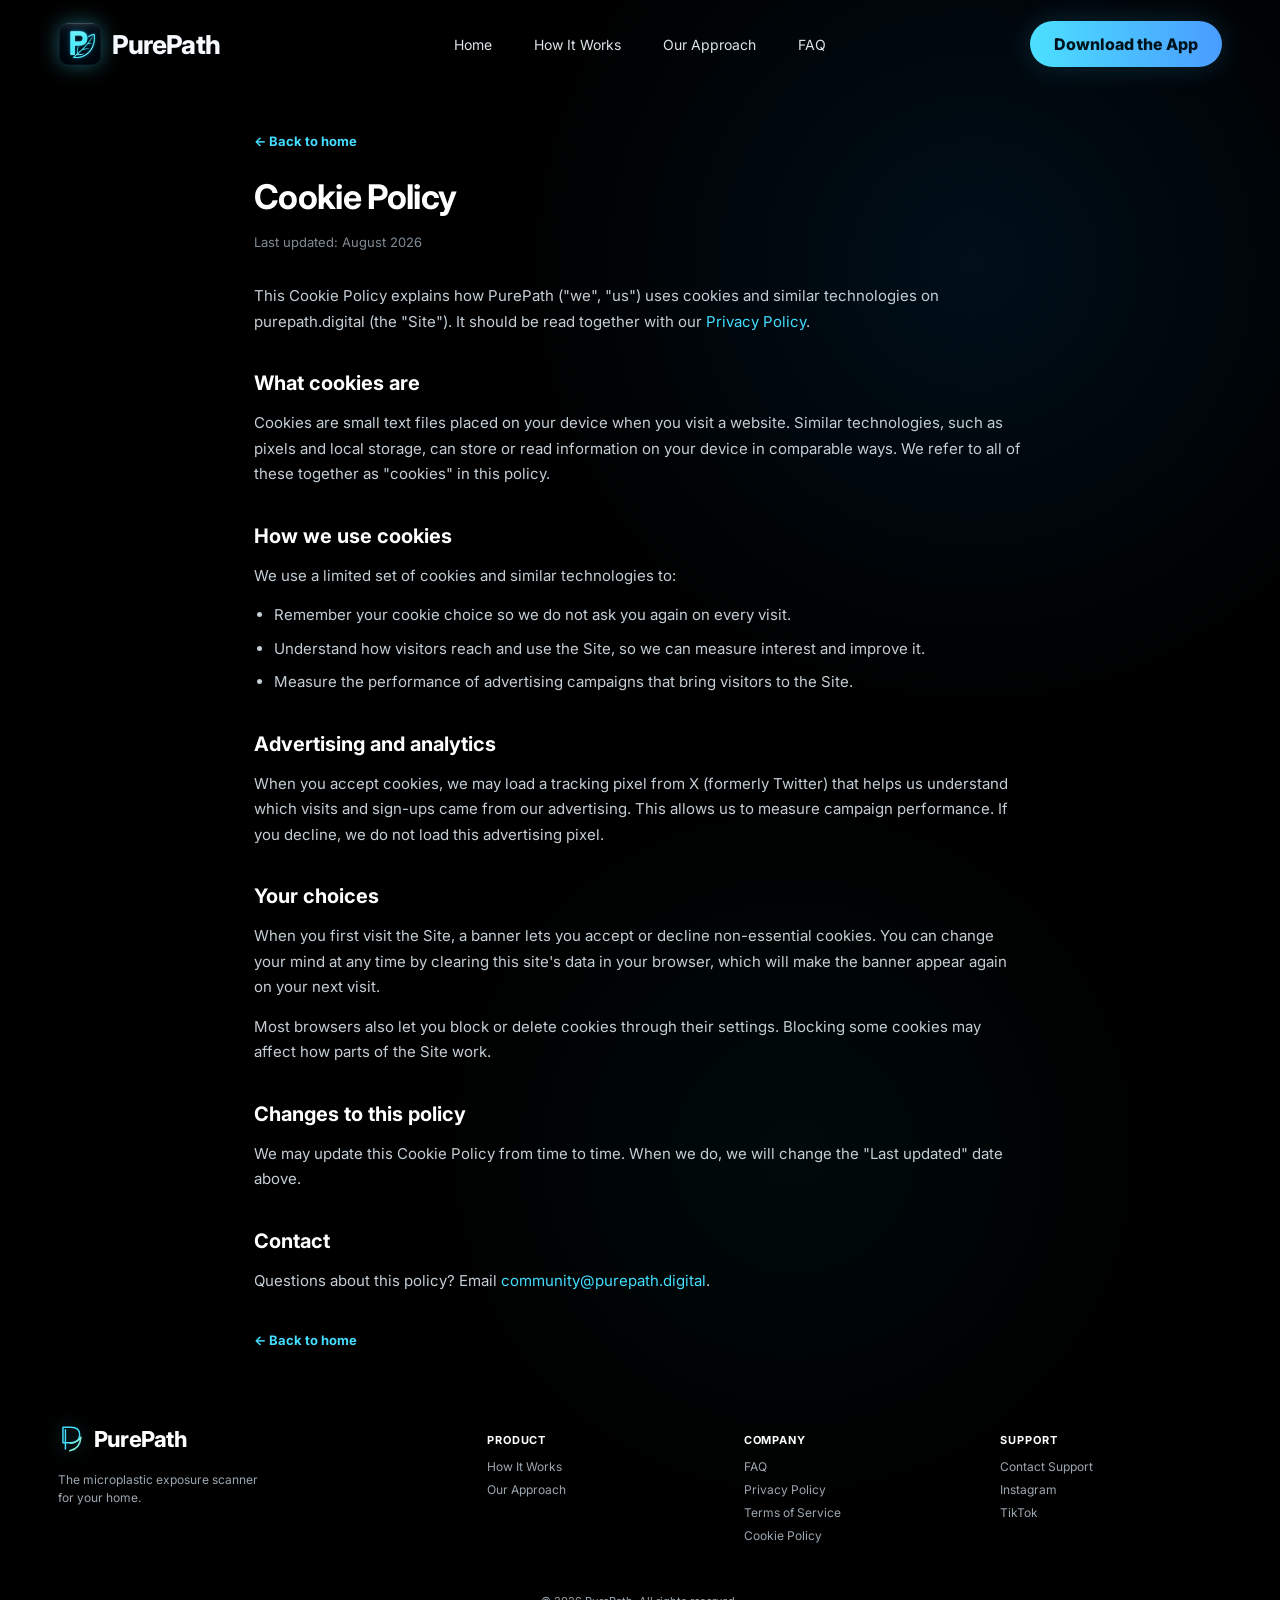
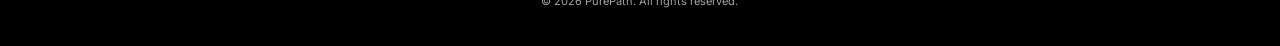
==== commit c00bdcbd: "Add files via upload" ====
--- a/cookie-policy.html
+++ b/cookie-policy.html
@@ -71,7 +71,7 @@
         <p>We may update this Cookie Policy from time to time. When we do, we will change the "Last updated" date above.</p>
 
         <h2>Contact</h2>
-        <p>Questions about this policy? Email <a href="mailto:hello@purepath.digital">hello@purepath.digital</a>.</p>
+        <p>Questions about this policy? Email <a href="mailto:community@purepath.digital">community@purepath.digital</a>.</p>
 
         <a class="policy-back" href="index.html">&larr; Back to home</a>
       </div>
@@ -81,7 +81,7 @@
       <div class="footer-brand"><div class="brand"><span class="brand-mark"><svg viewBox="0 0 42 48"><path d="M8 5h13c9 0 14 4 14 12 0 8-5 13-15 13H8V5Z"/><path d="M12 9v31"/><path d="M20 31c7 0 13-4 17-10-1 12-7 20-18 22" class="leaf"/></svg></span><span class="brand-name">PurePath</span></div><p>The microplastic exposure scanner<br>for your home.</p></div>
       <div><h4>PRODUCT</h4><a href="index.html#how">How It Works</a><a href="index.html#science">Our Approach</a></div>
       <div><h4>COMPANY</h4><a href="faq.html">FAQ</a><a href="privacy-policy.html">Privacy Policy</a><a href="terms-of-service.html">Terms of Service</a><a href="cookie-policy.html">Cookie Policy</a></div>
-      <div><h4>SUPPORT</h4><a href="mailto:hello@purepath.digital">Contact Support</a><a href="#">Instagram</a><a href="#">TikTok</a></div>
+      <div><h4>SUPPORT</h4><a href="mailto:community@purepath.digital">Contact Support</a><a href="#">Instagram</a><a href="#">TikTok</a></div>
       <div class="copyright">© 2026 PurePath. All rights reserved.</div>
     </footer>
   </div>
